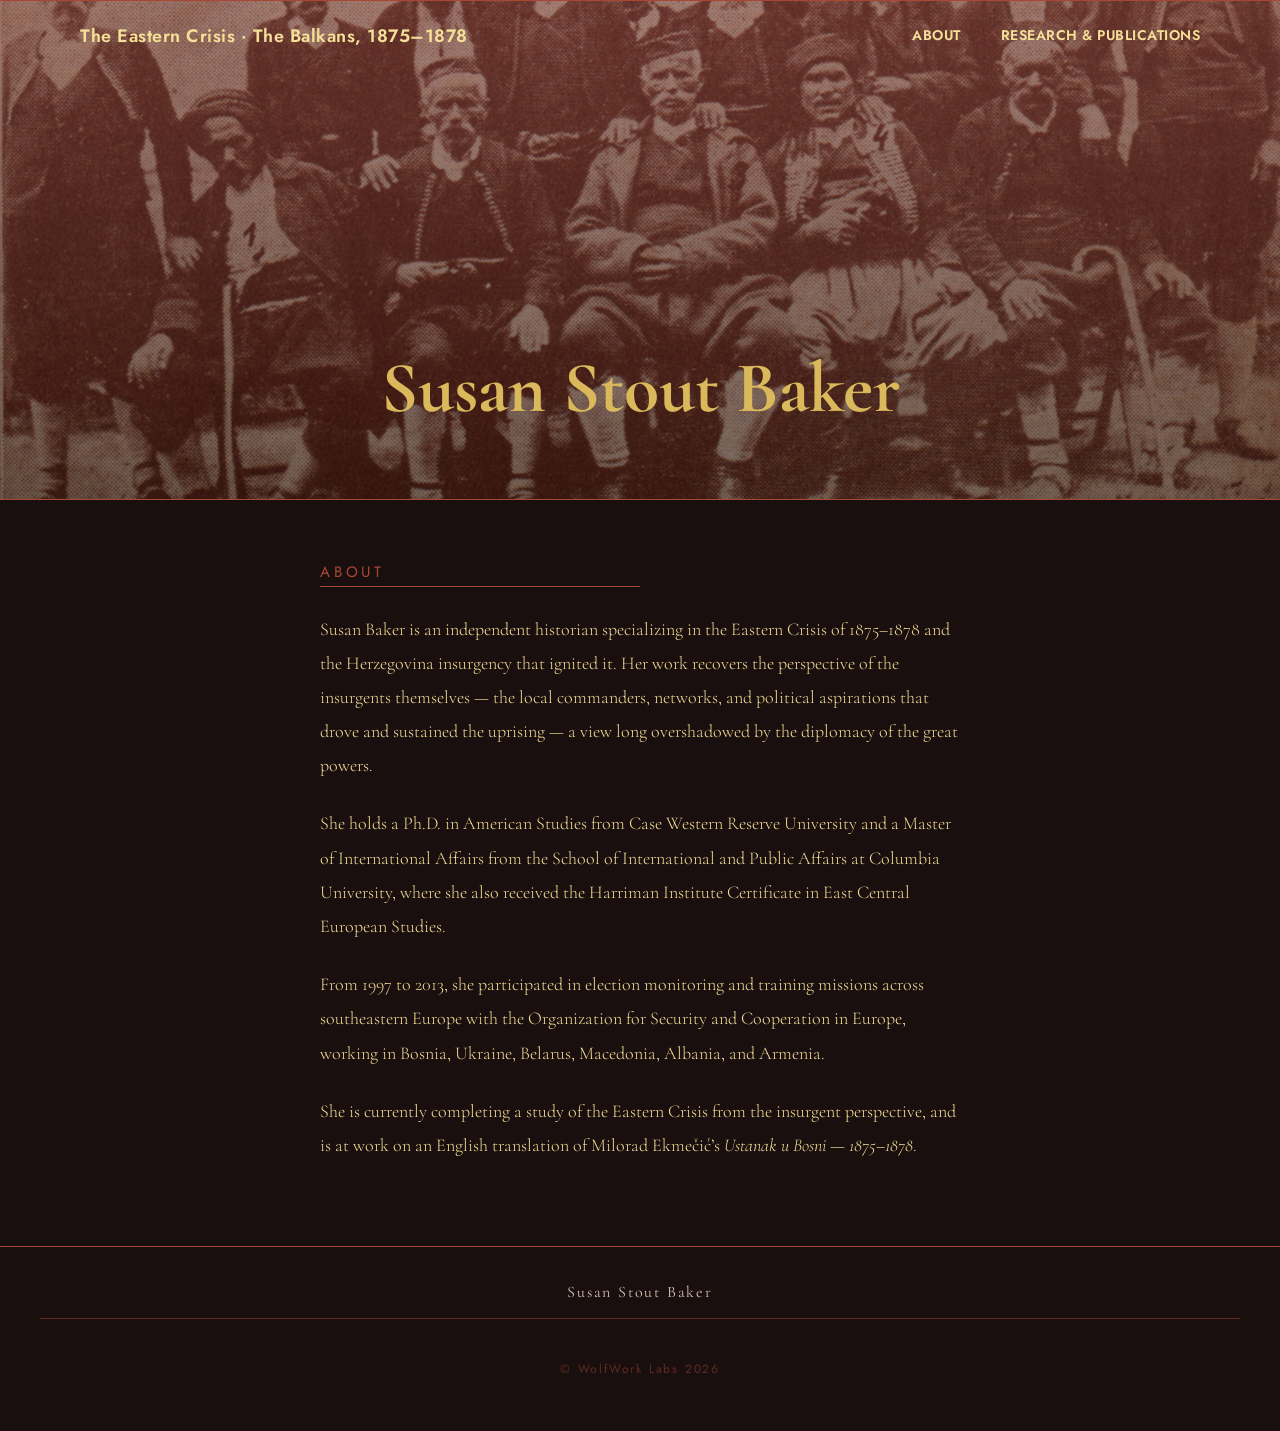
==== index.html @ c1ecff0d "initial commit" ====
<!DOCTYPE html>
<html lang="en">
<head>
  <meta charset="UTF-8">
  <meta name="viewport" content="width=device-width, initial-scale=1.0">
  <title>Susan Stout Baker</title>
  <link rel="stylesheet" href="style.css">
</head>
<body>
  <header class="hero-section">
  <img src="images/Старешине_херцеговачког_устанка_1875._године..jpg" alt="Mićo Ljubibratić and his military staff" class="hero-image">
  <nav class="navbar">
    <div class="nav-container">
      <div class="nav-title">The Eastern Crisis · The Balkans, 1875–1878</div>
      <div class="nav-links">
        <a href="index.html">ABOUT</a>
        <a href="research.html">RESEARCH & PUBLICATIONS</a>
      </div>
    </div>
  </nav>
  <div class="hero-text">Susan Stout Baker</div>
</header>



  <main>
    <section id="about">
      <h1>ABOUT</h1>
  <p>Susan Baker is an independent historian specializing in the Eastern Crisis of 1875–1878 and the Herzegovina insurgency that ignited it. Her work recovers the perspective of the insurgents themselves — the local commanders, networks, and political aspirations that drove and sustained the uprising — a view long overshadowed by the diplomacy of the great powers.</p>

  <p>She holds a Ph.D. in American Studies from Case Western Reserve University and a Master of International Affairs from the School of International and Public Affairs at Columbia University, where she also received the Harriman Institute Certificate in East Central European Studies.</p>

  <p>From 1997 to 2013, she participated in election monitoring and training missions across southeastern Europe with the Organization for Security and Cooperation in Europe, working in Bosnia, Ukraine, Belarus, Macedonia, Albania, and Armenia.</p>

  <p>She is currently completing a study of the Eastern Crisis from the insurgent perspective, and is at work on an English translation of Milorad Ekmečić’s <em>Ustanak u Bosni — 1875–1878</em>.</p>
    </section>
  </main>
</body>
<footer>
  <p class="footer-name">Susan Stout Baker</p>
  <p>&copy; <a href="https://www.wolfworklabs.xyz" target="_blank">WolfWork Labs</a> 2026</p>
</footer>
</html>
---- style.css ----
@import url('https://fonts.googleapis.com/css2?family=Cormorant+Garamond:ital,wght@0,400;0,600;1,400&family=Jost:wght@300;400&display=swap');

* {
  margin: 0;
  padding: 0;
  box-sizing: border-box;
}

body {
  font-family: 'Jost', sans-serif;
  line-height: 1.7;
  background-color: #1a0f0f;
  color: #d4c4b0;
}

.navbar {
  position: absolute;
  top: 0;
  left: 0;
  width: 100%;
  background-color: transparent;
  box-shadow: none;
  z-index: 10;
  border-top: 1px solid #A64833;
}
.nav-container {
  display: flex;
  justify-content: space-between;
  align-items: center;
  padding: 20px 40px;
  max-width: 1200px;
  margin: 0 auto;
}

.nav-title {
  font-size: 18px;
  font-weight: 600;
  letter-spacing: 0.5px;
  color: #f4e097;
}

.nav-links {
  display: flex;
  gap: 40px;
}

.nav-links a {
  text-decoration: none;
  color: #f4e097;
  font-size: 14px;
  font-weight: 600;
  letter-spacing: 0.5px;
  transition: color 0.3s ease;
}

.nav-links a:hover {
  color: #666;
}

.hero-section {
  position: relative;
  width: 100%;
  height: 500px;
  overflow: hidden;
  border-bottom: 1px solid #A64833;
}

.hero-section::before {
  content: '';
  position: absolute;
  inset: 0;
  background: linear-gradient(180deg, rgba(89,52,52,0.5), rgba(0,0,0,0.5));
  z-index: 2;
}

.hero-image {
  width: 100%;
  height: 100%;
  object-fit: cover;
  object-position: center;
}


.hero-text {
  position: absolute;
  bottom: 50px;
  left: 50%;
  transform: translateX(-50%);
  font-family: 'Cormorant Garamond', serif;
  font-size: 72px;
  font-weight: 900;
  color: #D9B95B;
  white-space: nowrap;
  z-index: 5;
}


/* Main content */
main {
  max-width: 800px;
  margin: 0 auto;
  padding: 60px 40px;
}


h1 {
  font-family: 'Jost', sans-serif;
  font-size: 15px;
  font-weight: 400;
  letter-spacing: 0.25em;
  color: #A64833;
  margin-bottom: 25px;
  padding: 0 40px;
  position: relative;
}

h1::after {
  content: '';
  display: block;
  width: 50%;
  height: 1px;
  background-color: #A64833;
}

p {
  max-width: 1200px;
  margin: 0 auto 15px;
  padding: 0 40px;
  font-family: 'Cormorant Garamond', serif;
  font-weight: 200;
  font-size: 18px;
  line-height: 1.9;
  color: #f4e097;
  margin-bottom: 1.5rem;
}
.presentations-grid {
  display: grid;
  grid-template-columns: 80px 1fr;
  gap: 10px;
  max-width: 1200px;
  margin: 0 auto;
  padding: 0 40px;
}

.presentation-item {
  display: contents;
}

.presentation-year {
  font-weight: 600;
  color: #A64833;
  font-size: 16px;
}

.presentation-title {
  font-family: 'Cormorant Garamond', serif;
  font-weight: 300;
  font-size: 16px;
  color: #d4c4b0;
  line-height: 1.9;
}

h2 {
  font-family: 'Jost', sans-serif;
  font-size: 10px;
  font-weight: 400;
  letter-spacing: 0.25em;
  color: #A64833;
  margin-bottom: 0.75rem;
  margin-top: 2.5rem;
}

h3 {
  font-family: 'Cormorant Garamond', serif;
  font-size: 17px;
  font-style: italic;
  font-weight: 400;
  color: #e8d8c0;
  border-left: 2px solid #593434;
  padding-left: 1rem;
  margin-bottom: 0.3rem;
}

.pub-meta {
  font-family: 'Jost', sans-serif;
  font-size: 11px;
  font-weight: 300;
  color: #8a6e5e;
  letter-spacing: 0.05em;
  padding-left: 1rem;
  margin-bottom: 1rem;
}

h4 {
  font-family: 'Jost', sans-serif;
  font-weight: 200;
  font-size: 14px;
  color: #A64833;
  padding: 0 40px;
  margin-bottom: 40px;
  position: relative;
}

h4::after {
  content: '';
  display: block;
  width: 50%;
  height: 0.25px;
  background-color: #A64833;
}

.contact {
  margin-top: 4rem;
  border: 1px solid #A64833;
  padding: 2rem 2.5rem;
}

.contact h2 {
  font-family: 'Cormorant Garamond', serif;
  font-size: 22px;
  color: #D9B95B;
  margin-bottom: 0.75rem;
}

.contact-text {
  font-family: 'Libre Baskerville', serif;
  font-size: 14px;
  color: #8a6e5e;
  margin-bottom: 1rem;
  padding: 0;
}

.contact-email {
  display: block;
  font-family: 'Jost', sans-serif;
  font-size: 14px;
  color: #D92929;
  text-decoration: none;
  letter-spacing: 0.05em;
}

footer {
  border-top: 1px solid #A64833;
  text-align: center;
  padding: 30px 40px;
  font-family: 'Jost', sans-serif;
  font-size: 12px;
  font-weight: 300;
  letter-spacing: 0.15em;
  color: #593434;
}

.footer-name {
  font-family: 'Jost', sans-serif;
  font-size: 14px;
  font-weight: 400;
  color: #d4c4b0;
  margin: 0;
  padding: 0;
  margin-bottom: 10px;
  position: relative;
}

.footer-name::after {
  content: '';
  display: block;
  width: 100%;
  height: 0.25px;
  background-color: rgba(166, 72, 51, 0.5);
  margin-top: 10px;
}

footer p {
  font-family: 'Jost', sans-serif;
  font-size: 12px;
  font-weight: 400;
  margin: 0;
  padding: 20px;
  color: rgba(166, 72, 51, 0.5);
}

footer a {
  color: rgba(166, 72, 51, 0.5);
  text-decoration: none;
}

.footer-name {
  font-family: 'Cormorant Garamond', serif;
  font-size: 16px;
  font-weight: 400;
  color: #d4c4b0;
  margin: 0;
  padding: 0;
  margin-bottom: 20px;
}
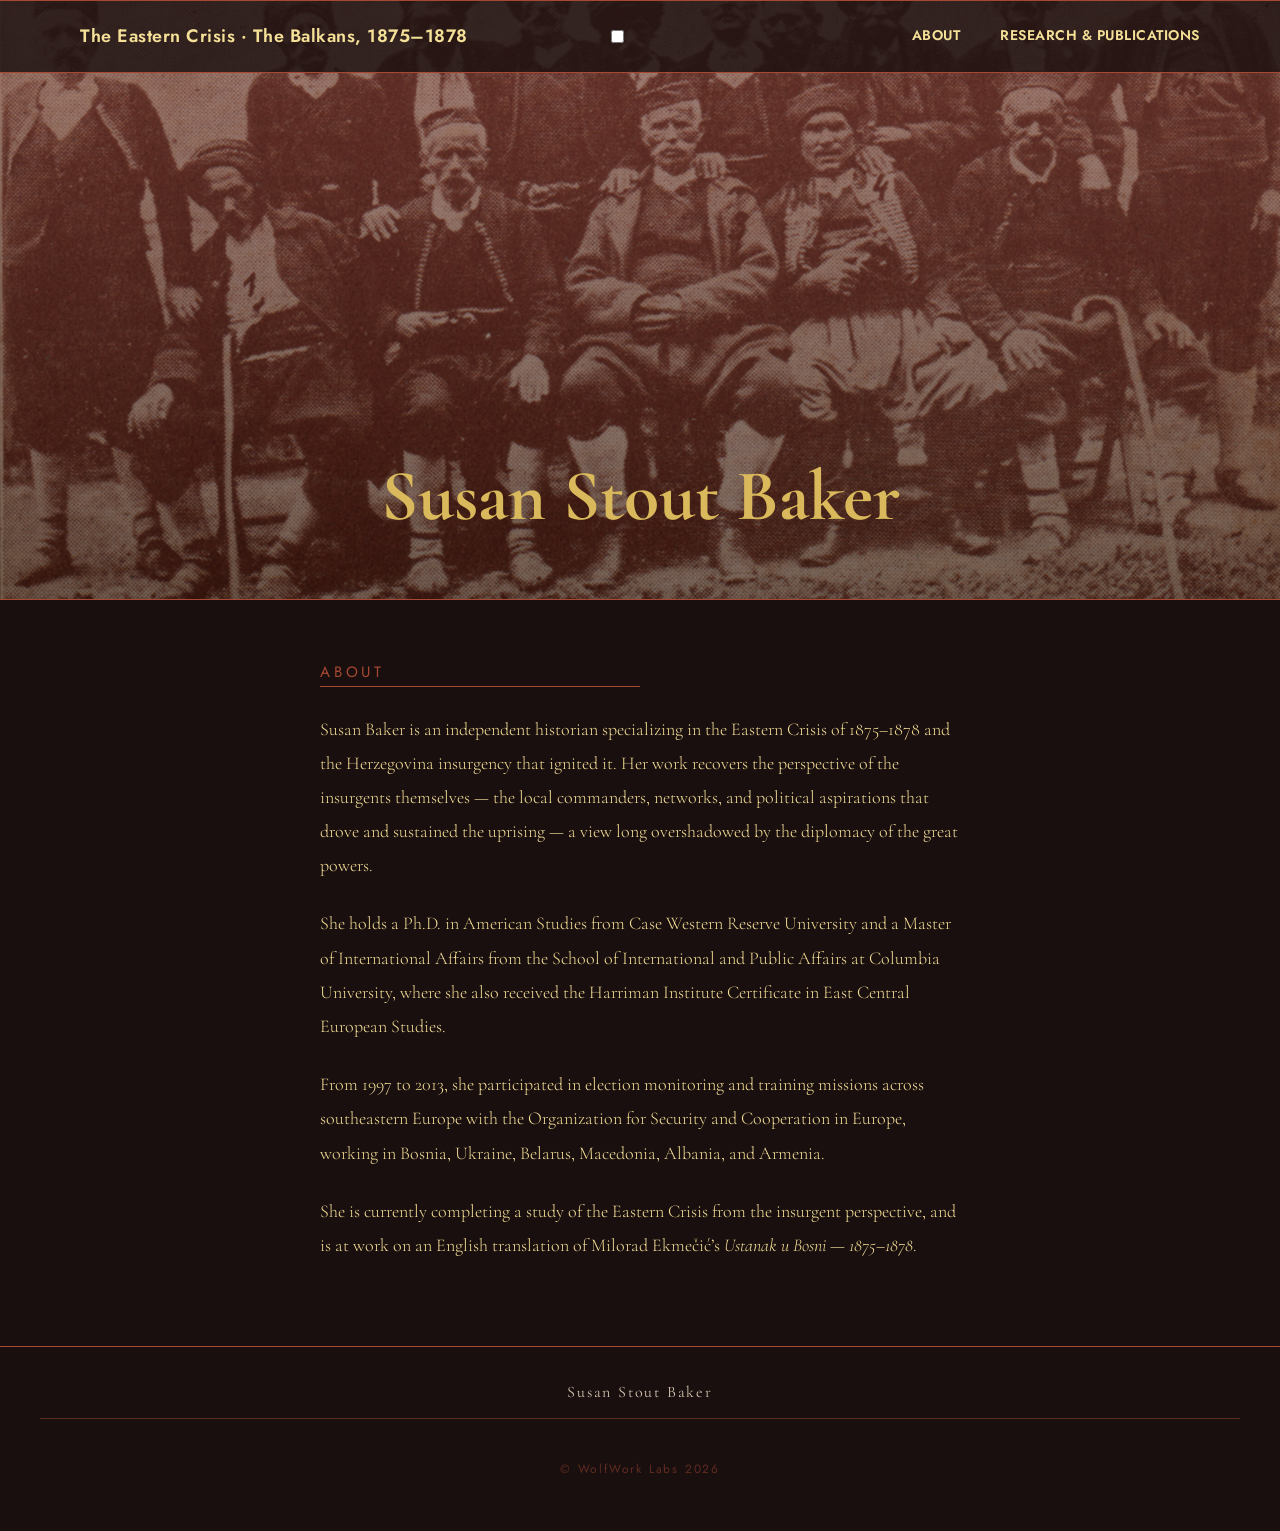
==== commit 226742d3: "responsive mobile styles" ====
--- a/index.html
+++ b/index.html
@@ -9,16 +9,22 @@
 <body>
   <header class="hero-section">
   <img src="images/Старешине_херцеговачког_устанка_1875._године..jpg" alt="Mićo Ljubibratić and his military staff" class="hero-image">
-  <nav class="navbar">
-    <div class="nav-container">
-      <div class="nav-title">The Eastern Crisis · The Balkans, 1875–1878</div>
-      <div class="nav-links">
-        <a href="index.html">ABOUT</a>
-        <a href="research.html">RESEARCH & PUBLICATIONS</a>
+  <div class="hero-overlay">
+    <nav class="navbar">
+      <div class="nav-container">
+        <div class="nav-title">The Eastern Crisis · The Balkans, 1875–1878</div>
+        <input type="checkbox" id="nav-toggle" class="nav-toggle" aria-label="Toggle navigation">
+        <label for="nav-toggle" class="nav-toggle-label" aria-hidden="true">
+          <span></span>
+        </label>
+        <div class="nav-links">
+          <a href="index.html">ABOUT</a>
+          <a href="research.html">RESEARCH & PUBLICATIONS</a>
+        </div>
       </div>
-    </div>
-  </nav>
-  <div class="hero-text">Susan Stout Baker</div>
+    </nav>
+    <div class="hero-text">Susan Stout Baker</div>
+  </div>
 </header>
 
 
--- a/style.css
+++ b/style.css
@@ -14,11 +14,13 @@
 }
 
 .navbar {
-  position: absolute;
+  position: fixed;
   top: 0;
   left: 0;
   width: 100%;
-  background-color: transparent;
+  background-color:rgba(26, 15, 15, 0.8);
+  border-bottom: #A64833 solid 1px;
+;
   box-shadow: none;
   z-index: 10;
   border-top: 1px solid #A64833;
@@ -60,7 +62,7 @@
 .hero-section {
   position: relative;
   width: 100%;
-  height: 500px;
+  height: 600px;
   overflow: hidden;
   border-bottom: 1px solid #A64833;
 }
@@ -270,6 +272,299 @@
   margin-top: 10px;
 }
 
+/* Responsive hero behavior for tablet and mobile */
+.hero-overlay {
+  position: relative;
+  z-index: 5;
+}
+
+@media (max-width: 1024px) {
+  .hero-section {
+    height: 500px;
+  }
+
+  .hero-text {
+    font-size: 52px;
+    bottom: 40px;
+  }
+
+  .nav-container {
+    flex-direction: row;
+    flex-wrap: wrap;
+    align-items: center;
+    gap: 0;
+    padding: 14px 30px;
+  }
+
+  .nav-title {
+    order: 1;
+    flex: 1;
+    text-align: left;
+  }
+
+  .nav-toggle {
+    display: none;
+  }
+
+  .nav-toggle-label {
+    position: static;
+    display: flex;
+    align-items: center;
+    justify-content: center;
+    width: 30px;
+    height: 30px;
+    cursor: pointer;
+    order: 2;
+    margin-left: auto;
+  }
+
+  .nav-toggle-label span,
+  .nav-toggle-label span::before,
+  .nav-toggle-label span::after {
+    display: block;
+    content: '';
+    width: 22px;
+    height: 2px;
+    background: #f4e097;
+    border-radius: 2px;
+    transition: transform 0.3s ease, opacity 0.3s ease;
+  }
+
+  .nav-toggle-label span::before,
+  .nav-toggle-label span::after {
+    position: absolute;
+  }
+
+  .nav-toggle-label span::before {
+    transform: translateY(-7px);
+  }
+
+  .nav-toggle-label span::after {
+    transform: translateY(7px);
+  }
+
+  .nav-links {
+    display: none !important;
+    flex-direction: column;
+    gap: 12px;
+    width: 100%;
+    order: 3;
+  }
+
+  .nav-toggle:checked + .nav-toggle-label + .nav-links {
+    display: flex !important;
+  }
+
+  .nav-links a {
+    font-size: 14px;
+    width: 100%;
+    text-align: center;
+    background: rgba(26, 15, 15, 0.65);
+    padding: 8px 0;
+  }
+
+  .nav-toggle:checked + .nav-toggle-label span {
+    background: transparent;
+  }
+
+  .nav-toggle:checked + .nav-toggle-label span::before {
+    transform: rotate(45deg);
+  }
+
+  .nav-toggle:checked + .nav-toggle-label span::after {
+    transform: rotate(-45deg);
+  }
+
+  main {
+    padding: 50px 30px;
+  }
+
+  h1,
+  p,
+  .presentation-grid,
+  .contact,
+  footer {
+    padding-left: 30px;
+    padding-right: 30px;
+  }
+}
+
+@media (max-width: 767px) {
+  .hero-image {
+    display: none;
+  }
+
+  .hero-text {
+    position: static;
+    transform: none;
+    margin-top: 18px;
+    text-align: center;
+    font-size: 48px;
+    white-space: normal;
+    line-height: 1.2;
+  }
+
+  .nav-title {
+    font-size: 8px;
+    letter-spacing: 0.25em;
+    text-transform: uppercase;
+    margin: 0;
+    text-align: left;
+    flex: 1;
+    order: 1;
+    padding-top: 0;
+  }
+
+  .nav-container {
+    flex-direction: row;
+    flex-wrap: wrap;
+    align-items: center;
+    padding: 14px 18px;
+  }
+
+  .nav-toggle {
+    display: none;
+  }
+
+  .nav-toggle-label {
+    position: static;
+    display: flex;
+    align-items: center;
+    justify-content: center;
+    width: 30px;
+    height: 30px;
+    cursor: pointer;
+    order: 2;
+    margin-left: auto;
+  }
+
+  .nav-toggle-label span,
+  .nav-toggle-label span::before,
+  .nav-toggle-label span::after {
+    display: block;
+    content: '';
+    width: 22px;
+    height: 2px;
+    background: #f4e097;
+    border-radius: 2px;
+    transition: transform 0.3s ease, opacity 0.3s ease;
+  }
+
+  .nav-toggle-label span::before,
+  .nav-toggle-label span::after {
+    position: absolute;
+  }
+
+  /* Force hidden nav-links on mobile unless hamburger is checked */
+  .nav-links {
+    display: none !important;
+    flex-direction: column;
+    gap: 12px;
+    width: 100%;
+    margin-top: 10px;
+  }
+
+  .nav-toggle:checked + .nav-toggle-label + .nav-links {
+    display: flex !important;
+  }
+
+  .nav-toggle-label span::before {
+    transform: translateY(-7px);
+  }
+
+  .nav-toggle-label span::after {
+    transform: translateY(7px);
+  }
+
+  .nav-links {
+    display: none;
+    flex-direction: column;
+    gap: 12px;
+    width: 100%;
+    margin-top: 10px;
+  }
+
+  .nav-links a {
+    font-size: 14px;
+    width: 100%;
+    text-align: center;
+    background: rgba(26, 15, 15, 0.65);
+    padding: 8px 0;
+  }
+
+  .nav-toggle:checked + .nav-toggle-label + .nav-links {
+    display: flex;
+  }
+
+  .nav-toggle:checked + .nav-toggle-label span {
+    background: transparent;
+  }
+
+  .nav-toggle:checked + .nav-toggle-label span::before {
+    transform: rotate(45deg);
+  }
+
+  .nav-toggle:checked + .nav-toggle-label span::after {
+    transform: rotate(-45deg);
+  }
+
+  .hero-section {
+    height: auto;
+    min-height: 260px;
+    padding: 100px 20px 40px;
+    border-bottom: 1px solid #A64833;
+  }
+
+  .hero-section::before {
+    background: rgba(26, 15, 15, 0.95);
+  }
+
+  .nav-container {
+    flex-direction: column;
+    align-items: center;
+    gap: 8px;
+    padding: 14px 18px;
+  }
+
+  .nav-links {
+    display: flex;
+    flex-wrap: wrap;
+    justify-content: center;
+    gap: 12px;
+  }
+
+  .hero-text {
+    position: static;
+    transform: none;
+    margin-top: 8px;
+    text-align: center;
+    font-size: 40px;
+    white-space: normal;
+    line-height: 1.2;
+  }
+
+  .navbar {
+    position: static;
+    background-color: rgba(26, 15, 15, 0.95);
+    border-top: none;
+    border-bottom: none;
+  }
+
+  main {
+    padding: 40px 18px;
+  }
+
+  h1 {
+    padding: 0 12px;
+    font-size: 14px;
+  }
+
+  p {
+    padding: 0 12px;
+    font-size: 16px;
+  }
+}
+
 footer p {
   font-family: 'Jost', sans-serif;
   font-size: 12px;
